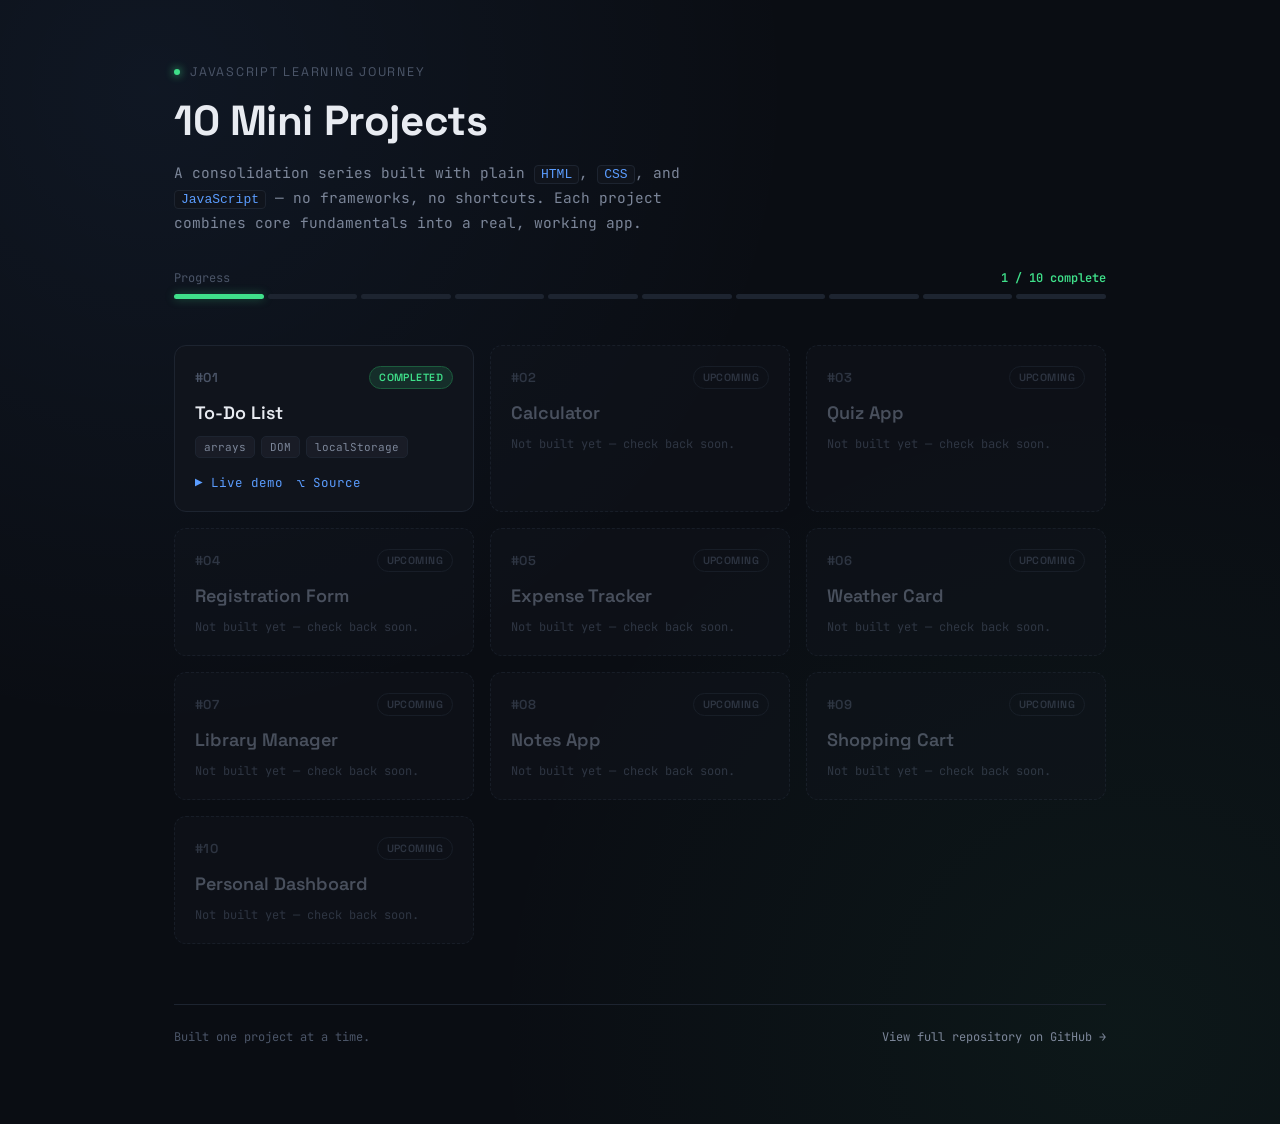
==== index.html @ f11d8ec4 "Add index.html for 10 Mini JavaScript Projects This file contains the HTML structure and styling for" ====
<!DOCTYPE html>
<html lang="en">
<head>
<meta charset="UTF-8">
<meta name="viewport" content="width=device-width, initial-scale=1.0">
<title>JavaScript — 10 Mini Projects</title>
<link rel="preconnect" href="https://fonts.googleapis.com">
<link href="https://fonts.googleapis.com/css2?family=Space+Grotesk:wght@500;600;700&family=JetBrains+Mono:wght@400;500;600;700&display=swap" rel="stylesheet">
<style>
  :root{
    --bg: #0a0d13;
    --panel: #10141c;
    --panel-hover: #141a24;
    --panel-border: #1d2430;
    --panel-border-dashed: #232b38;
    --text-primary: #e8ebf1;
    --text-secondary: #7c8699;
    --text-dim: #4b5568;
    --pass: #3fe08a;
    --pass-dim: #1c5c3d;
    --running: #5b9dff;
    --amber: #ffb454;
    --mono: 'JetBrains Mono', monospace;
    --display: 'Space Grotesk', sans-serif;
  }

  * { box-sizing: border-box; }

  html, body {
    margin: 0;
    padding: 0;
    background: var(--bg);
    background-image:
      radial-gradient(circle at 12% 8%, rgba(91,157,255,0.07), transparent 42%),
      radial-gradient(circle at 88% 92%, rgba(63,224,138,0.05), transparent 42%);
    color: var(--text-primary);
    font-family: var(--mono);
    min-height: 100vh;
  }

  .page {
    max-width: 980px;
    margin: 0 auto;
    padding: 64px 24px 80px;
  }

  .eyebrow {
    font-family: var(--display);
    font-size: 12.5px;
    letter-spacing: 0.14em;
    text-transform: uppercase;
    color: var(--text-dim);
    margin-bottom: 14px;
    display: flex;
    align-items: center;
    gap: 10px;
  }
  .eyebrow::before {
    content: "";
    width: 6px; height: 6px;
    background: var(--pass);
    border-radius: 50%;
    box-shadow: 0 0 8px var(--pass);
    flex-shrink: 0;
  }

  h1 {
    font-family: var(--display);
    font-size: clamp(28px, 5vw, 42px);
    font-weight: 700;
    margin: 0 0 14px 0;
    letter-spacing: -0.01em;
  }

  .subtitle {
    color: var(--text-secondary);
    font-size: 14.5px;
    line-height: 1.7;
    max-width: 560px;
    margin: 0 0 34px 0;
  }
  .subtitle code {
    background: var(--panel);
    border: 1px solid var(--panel-border);
    padding: 1px 6px;
    border-radius: 4px;
    font-size: 13px;
    color: var(--running);
  }

  /* progress track */
  .progress-wrap {
    margin-bottom: 46px;
  }
  .progress-label {
    display: flex;
    justify-content: space-between;
    font-size: 12px;
    color: var(--text-dim);
    margin-bottom: 8px;
  }
  .progress-label .count {
    color: var(--pass);
    font-weight: 600;
  }
  .progress-track {
    display: flex;
    gap: 4px;
  }
  .progress-seg {
    height: 5px;
    flex: 1;
    border-radius: 3px;
    background: var(--panel-border);
  }
  .progress-seg.filled {
    background: var(--pass);
    box-shadow: 0 0 10px rgba(63,224,138,0.35);
  }

  /* grid */
  .grid {
    display: grid;
    grid-template-columns: repeat(auto-fill, minmax(260px, 1fr));
    gap: 16px;
  }

  .card {
    background: var(--panel);
    border: 1px solid var(--panel-border);
    border-radius: 12px;
    padding: 20px;
    display: flex;
    flex-direction: column;
    gap: 12px;
    transition: border-color 0.15s ease, transform 0.15s ease, background 0.15s ease;
  }
  .card.done:hover {
    border-color: var(--pass-dim);
    transform: translateY(-2px);
    background: var(--panel-hover);
  }
  .card.upcoming {
    border-style: dashed;
    border-color: var(--panel-border-dashed);
    opacity: 0.55;
  }

  .card-top {
    display: flex;
    align-items: center;
    justify-content: space-between;
  }

  .card-index {
    font-family: var(--display);
    font-size: 13px;
    font-weight: 600;
    color: var(--text-dim);
    letter-spacing: 0.02em;
  }

  .status-pill {
    font-family: var(--display);
    font-size: 10.5px;
    font-weight: 600;
    letter-spacing: 0.04em;
    text-transform: uppercase;
    padding: 4px 9px;
    border-radius: 20px;
  }
  .status-pill.done {
    color: var(--pass);
    background: rgba(63,224,138,0.12);
    border: 1px solid var(--pass-dim);
  }
  .status-pill.upcoming {
    color: var(--text-dim);
    background: transparent;
    border: 1px solid var(--panel-border-dashed);
  }

  .card-title {
    font-family: var(--display);
    font-size: 18px;
    font-weight: 600;
    color: var(--text-primary);
    margin: 0;
  }
  .card.upcoming .card-title { color: var(--text-secondary); }

  .card-tags {
    display: flex;
    flex-wrap: wrap;
    gap: 6px;
  }
  .tag {
    font-size: 11px;
    color: var(--text-secondary);
    background: rgba(124,134,153,0.08);
    border: 1px solid var(--panel-border);
    padding: 3px 8px;
    border-radius: 5px;
  }

  .card-links {
    display: flex;
    gap: 14px;
    margin-top: 4px;
    font-size: 12.5px;
  }
  .card-links a {
    color: var(--running);
    text-decoration: none;
    display: inline-flex;
    align-items: center;
    gap: 5px;
  }
  .card-links a:hover { text-decoration: underline; }
  .card-links a:focus-visible { outline: 2px solid var(--running); outline-offset: 3px; border-radius: 3px; }

  .locked-note {
    font-size: 12px;
    color: var(--text-dim);
  }

  footer {
    margin-top: 60px;
    padding-top: 24px;
    border-top: 1px solid var(--panel-border);
    display: flex;
    justify-content: space-between;
    flex-wrap: wrap;
    gap: 12px;
    font-size: 12px;
    color: var(--text-dim);
  }
  footer a { color: var(--text-secondary); text-decoration: none; }
  footer a:hover { color: var(--running); }

  @media (prefers-reduced-motion: reduce) {
    .card { transition: none; }
  }
</style>
</head>
<body>

<div class="page">
  <div class="eyebrow">javascript learning journey</div>
  <h1>10 Mini Projects</h1>
  <p class="subtitle">
    A consolidation series built with plain <code>HTML</code>, <code>CSS</code>, and <code>JavaScript</code> —
    no frameworks, no shortcuts. Each project combines core fundamentals into a real, working app.
  </p>

  <div class="progress-wrap">
    <div class="progress-label">
      <span>Progress</span>
      <span class="count" id="progress-count">1 / 10 complete</span>
    </div>
    <div class="progress-track" id="progress-track"></div>
  </div>

  <div class="grid" id="grid"></div>

  <footer>
    <span>Built one project at a time.</span>
    <a href="https://github.com/malikzeeshannb-art/Java-Script-10-mini-projects" target="_blank" rel="noopener">View full repository on GitHub →</a>
  </footer>
</div>

<script>
  /*
    HOW TO ADD YOUR NEXT PROJECT:
    Just add one object to this array. Nothing else in this file needs to change —
    the card, the link, the progress bar, and the URL encoding are all generated
    automatically from this list (same array + forEach pattern used in the To-Do List project).

    folder  → must match the exact folder name in the repo, including the "#"
    status  → "done" once the project folder actually exists and works, otherwise "upcoming"
    tags    → short list of concepts used, shown on the card
  */
  const projects = [
    {
      id: "01",
      title: "To-Do List",
      folder: "#1-TO-DO-list",
      status: "done",
      tags: ["arrays", "DOM", "localStorage"]
    },
    { id: "02", title: "Calculator",         folder: "#2-Calculator",         status: "upcoming", tags: [] },
    { id: "03", title: "Quiz App",           folder: "#3-Quiz-App",           status: "upcoming", tags: [] },
    { id: "04", title: "Registration Form",  folder: "#4-Registration-Form",  status: "upcoming", tags: [] },
    { id: "05", title: "Expense Tracker",    folder: "#5-Expense-Tracker",    status: "upcoming", tags: [] },
    { id: "06", title: "Weather Card",       folder: "#6-Weather-Card",       status: "upcoming", tags: [] },
    { id: "07", title: "Library Manager",    folder: "#7-Library-Manager",    status: "upcoming", tags: [] },
    { id: "08", title: "Notes App",          folder: "#8-Notes-App",          status: "upcoming", tags: [] },
    { id: "09", title: "Shopping Cart",      folder: "#9-Shopping-Cart",      status: "upcoming", tags: [] },
    { id: "10", title: "Personal Dashboard", folder: "#10-Personal-Dashboard",status: "upcoming", tags: ["capstone"] },
  ];

  const REPO_URL = "https://github.com/malikzeeshannb-art/Java-Script-10-mini-projects";

  const grid = document.getElementById('grid');
  const progressTrack = document.getElementById('progress-track');
  const progressCount = document.getElementById('progress-count');

  const doneCount = projects.filter(p => p.status === "done").length;
  progressCount.textContent = `${doneCount} / ${projects.length} complete`;

  projects.forEach(p => {
    // progress segment
    const seg = document.createElement('div');
    seg.className = 'progress-seg' + (p.status === 'done' ? ' filled' : '');
    progressTrack.appendChild(seg);

    // encode the folder name safely — handles the "#" and any spaces automatically
    const encodedFolder = encodeURIComponent(p.folder);
    const liveHref = `./${encodedFolder}/index.html`;
    const sourceHref = `${REPO_URL}/tree/main/${encodedFolder}`;

    const card = document.createElement('div');
    card.className = 'card ' + p.status;

    const tagsHtml = p.tags.map(t => `<span class="tag">${t}</span>`).join('');

    if (p.status === 'done') {
      card.innerHTML = `
        <div class="card-top">
          <span class="card-index">#${p.id}</span>
          <span class="status-pill done">Completed</span>
        </div>
        <h2 class="card-title">${p.title}</h2>
        ${p.tags.length ? `<div class="card-tags">${tagsHtml}</div>` : ''}
        <div class="card-links">
          <a href="${liveHref}">▶ Live demo</a>
          <a href="${sourceHref}" target="_blank" rel="noopener">⌥ Source</a>
        </div>
      `;
    } else {
      card.innerHTML = `
        <div class="card-top">
          <span class="card-index">#${p.id}</span>
          <span class="status-pill upcoming">Upcoming</span>
        </div>
        <h2 class="card-title">${p.title}</h2>
        <span class="locked-note">Not built yet — check back soon.</span>
      `;
    }

    grid.appendChild(card);
  });
</script>

</body>
</html>
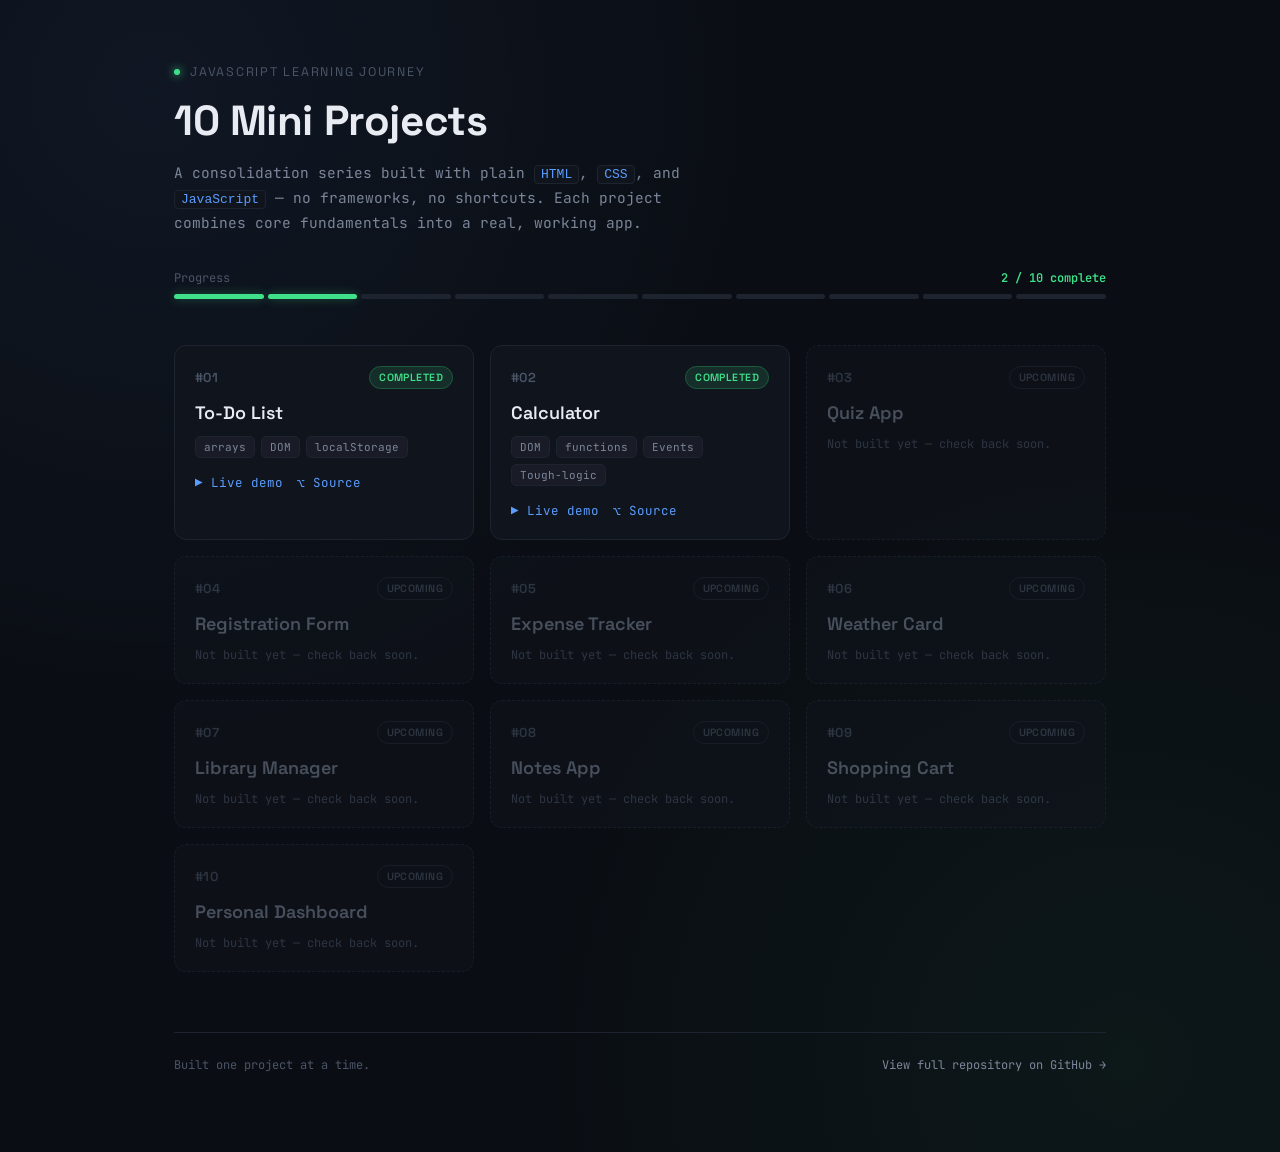
==== commit 820cf678: "Update Calculator status to 'done' and tags" ====
--- a/index.html
+++ b/index.html
@@ -284,19 +284,26 @@
     {
       id: "01",
       title: "To-Do List",
-      folder: "#1-TO-DO-list",
+      folder: "1-TO-DO-list",
       status: "done",
       tags: ["arrays", "DOM", "localStorage"]
     },
-    { id: "02", title: "Calculator",         folder: "#2-Calculator",         status: "upcoming", tags: [] },
-    { id: "03", title: "Quiz App",           folder: "#3-Quiz-App",           status: "upcoming", tags: [] },
-    { id: "04", title: "Registration Form",  folder: "#4-Registration-Form",  status: "upcoming", tags: [] },
-    { id: "05", title: "Expense Tracker",    folder: "#5-Expense-Tracker",    status: "upcoming", tags: [] },
-    { id: "06", title: "Weather Card",       folder: "#6-Weather-Card",       status: "upcoming", tags: [] },
-    { id: "07", title: "Library Manager",    folder: "#7-Library-Manager",    status: "upcoming", tags: [] },
-    { id: "08", title: "Notes App",          folder: "#8-Notes-App",          status: "upcoming", tags: [] },
-    { id: "09", title: "Shopping Cart",      folder: "#9-Shopping-Cart",      status: "upcoming", tags: [] },
-    { id: "10", title: "Personal Dashboard", folder: "#10-Personal-Dashboard",status: "upcoming", tags: ["capstone"] },
+    
+    { id: "02",
+     title: "Calculator",
+     folder: "2-Calculator",
+     status: "done",
+     tags: ["DOM", "functions", "Events", "Tough-logic"]
+    },
+
+    { id: "03", title: "Quiz App",           folder: "3-Quiz-App",           status: "upcoming", tags: [] },
+    { id: "04", title: "Registration Form",  folder: "4-Registration-Form",  status: "upcoming", tags: [] },
+    { id: "05", title: "Expense Tracker",    folder: "5-Expense-Tracker",    status: "upcoming", tags: [] },
+    { id: "06", title: "Weather Card",       folder: "6-Weather-Card",       status: "upcoming", tags: [] },
+    { id: "07", title: "Library Manager",    folder: "7-Library-Manager",    status: "upcoming", tags: [] },
+    { id: "08", title: "Notes App",          folder: "8-Notes-App",          status: "upcoming", tags: [] },
+    { id: "09", title: "Shopping Cart",      folder: "9-Shopping-Cart",      status: "upcoming", tags: [] },
+    { id: "10", title: "Personal Dashboard", folder: "10-Personal-Dashboard",status: "upcoming", tags: ["capstone"] },
   ];
 
   const REPO_URL = "https://github.com/malikzeeshannb-art/Java-Script-10-mini-projects";
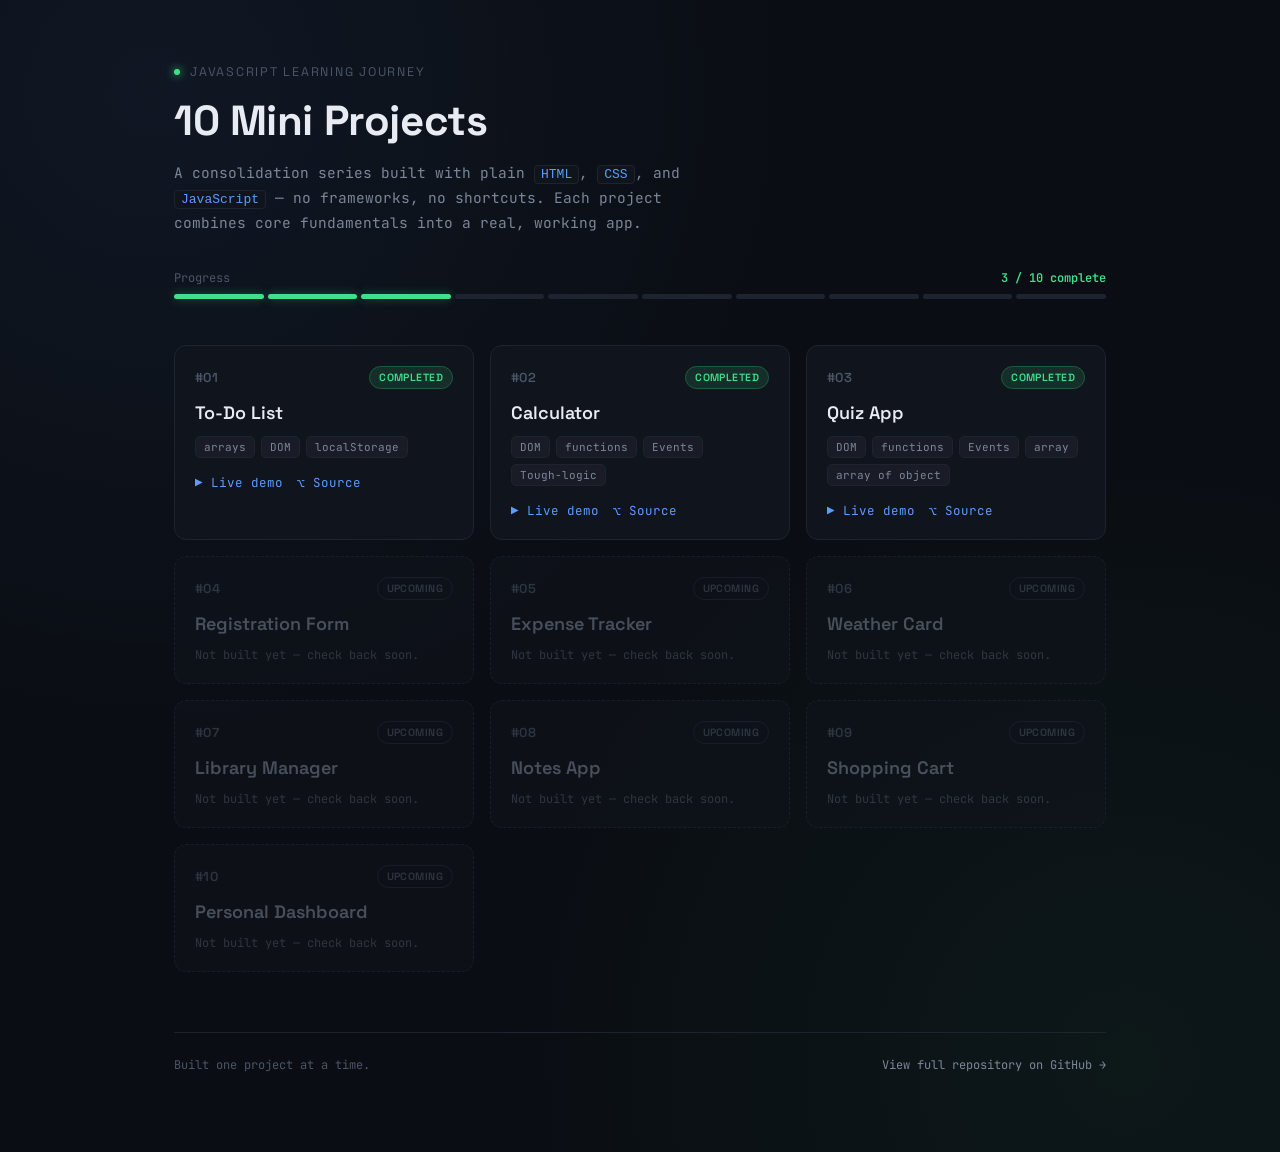
==== commit cb78033f: "Update index.html" ====
--- a/index.html
+++ b/index.html
@@ -289,14 +289,22 @@
       tags: ["arrays", "DOM", "localStorage"]
     },
     
-    { id: "02",
+    {
+      id: "02",
      title: "Calculator",
-     folder: "2-Calculator",
+     folder: "2-Calculator-Project",
      status: "done",
      tags: ["DOM", "functions", "Events", "Tough-logic"]
     },
 
-    { id: "03", title: "Quiz App",           folder: "3-Quiz-App",           status: "upcoming", tags: [] },
+    {
+      id: "03",
+      title: "Quiz App",
+      folder: "3-QUIZ-APP",
+      status: "done",
+      tags: ["DOM", "functions", "Events", "array", "array of object"]
+    },
+    
     { id: "04", title: "Registration Form",  folder: "4-Registration-Form",  status: "upcoming", tags: [] },
     { id: "05", title: "Expense Tracker",    folder: "5-Expense-Tracker",    status: "upcoming", tags: [] },
     { id: "06", title: "Weather Card",       folder: "6-Weather-Card",       status: "upcoming", tags: [] },
